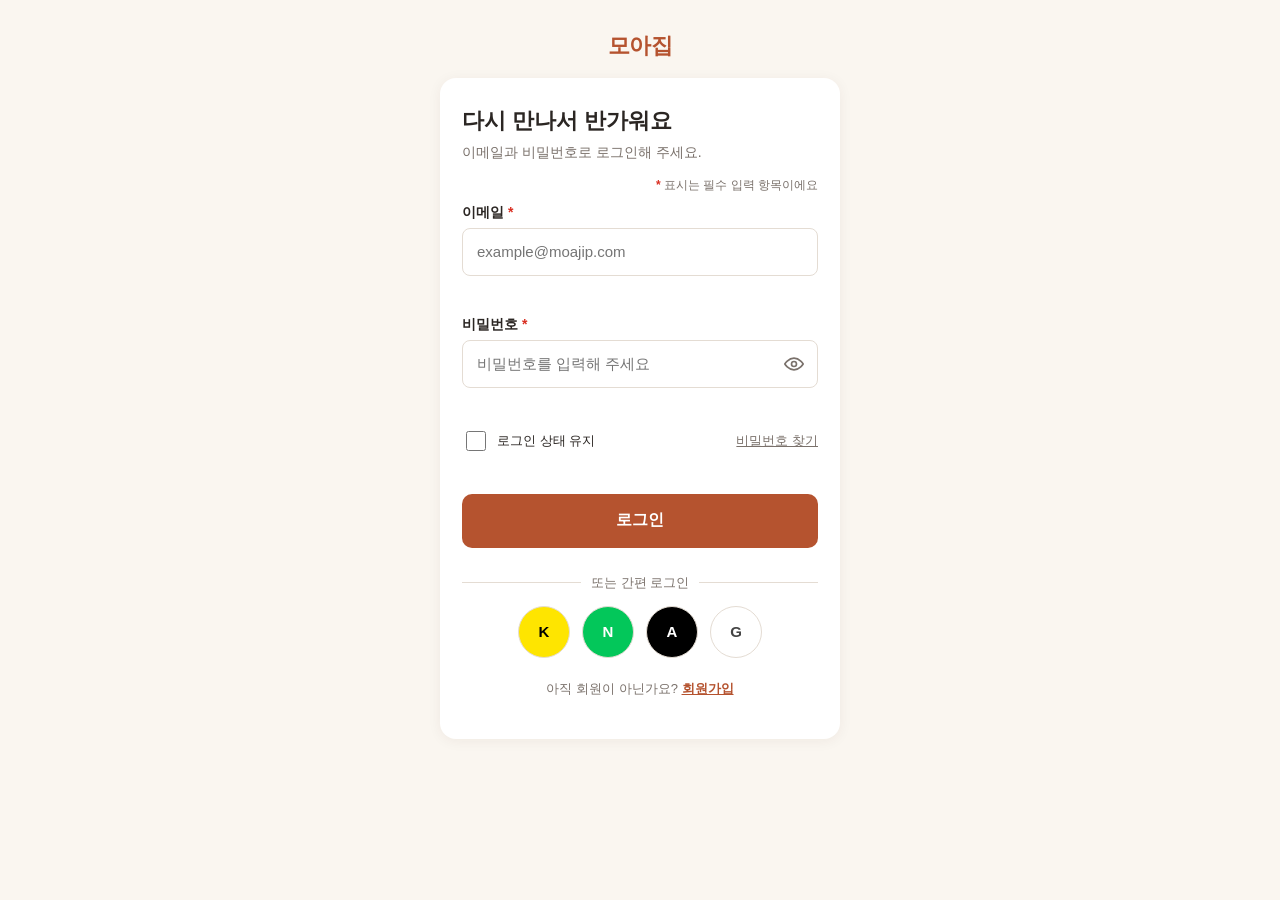
==== login.html @ 085b6677 "Add start screen (email vs social) and login page; move social sign-up out of consent step Co-Author" ====
<!doctype html>
<html lang="ko">
<head>
<meta charset="utf-8">
<meta name="viewport" content="width=device-width, initial-scale=1">
<title>모아집 로그인</title>
<!-- 디자인 시스템 토큰 -->
<link rel="stylesheet" href="css/tokens/colors.css">
<link rel="stylesheet" href="css/tokens/typography.css">
<link rel="stylesheet" href="css/tokens/spacing.css">
<link rel="stylesheet" href="css/tokens/radius.css">
<link rel="stylesheet" href="css/tokens/effects.css">
<link rel="stylesheet" href="css/tokens/sizes.css">
<!-- 컴포넌트 스타일 -->
<link rel="stylesheet" href="css/style.css">
</head>
<body>
<main class="wrap">
  <div class="top">
    <span class="top-spacer"></span>
    <span class="logo">모아집</span>
    <span class="top-spacer"></span>
  </div>

  <div class="card">
    <!-- 로그인 -->
    <section id="login">
      <h1>다시 만나서 반가워요</h1>
      <p class="lead">이메일과 비밀번호로 로그인해 주세요.</p>
      <p class="req-note"><b>*</b> 표시는 필수 입력 항목이에요</p>
      <form id="form" novalidate>
        <div class="field" data-name="email">
          <label class="lb" for="email">이메일 <span class="req">*</span></label>
          <div class="input"><input id="email" type="email" autocomplete="email" placeholder="example@moajip.com"></div>
          <p class="msg" aria-live="polite"></p>
        </div>
        <div class="field" data-name="pw">
          <label class="lb" for="pw">비밀번호 <span class="req">*</span></label>
          <div class="input">
            <input id="pw" type="password" autocomplete="current-password" placeholder="비밀번호를 입력해 주세요">
            <button type="button" class="eye" data-target="pw" aria-label="비밀번호 보기" aria-pressed="false"></button>
          </div>
          <p class="msg" aria-live="polite"></p>
        </div>
        <div class="opts">
          <label><input type="checkbox" id="keep"> 로그인 상태 유지</label>
          <a class="link" href="#">비밀번호 찾기</a>
        </div>
        <p class="alert" id="alert" role="alert"></p>
        <button class="cta" type="submit">로그인</button>
      </form>

      <div class="divider">또는 간편 로그인</div>
      <div class="social">
        <button class="kakao" aria-label="카카오로 로그인">K</button>
        <button class="naver" aria-label="네이버로 로그인">N</button>
        <button class="apple" aria-label="애플로 로그인">A</button>
        <button class="google" aria-label="구글로 로그인">G</button>
      </div>
      <p class="login">아직 회원이 아닌가요? <a href="index.html">회원가입</a></p>
    </section>

    <!-- 로그인 완료 -->
    <section id="ok" hidden>
      <div class="done-box">
        <div class="badge"><svg viewBox="0 0 24 24" fill="none" stroke="currentColor" stroke-width="3" stroke-linecap="round" stroke-linejoin="round"><path d="M5 12.5l4.5 4.5L19 7.5"/></svg></div>
        <h1>로그인됐어요</h1>
        <p class="lead">모아집에서 마음에 드는 공간을 찾아보세요.</p>
        <button class="cta" type="button" onclick="location.reload()">쇼핑 시작하기</button>
      </div>
    </section>
  </div>
</main>

<script src="js/common.js"></script>
<script src="js/login.js"></script>
</body>
</html>
---- css/tokens/colors.css ----
/* ==========================================================
   색상 토큰 — 글자색 · 배경색 · 테두리색
   1) 팔레트(원색 값)  2) 용도별(시맨틱) 색상
   색을 바꿀 때는 팔레트 값만 고치면 전체에 반영돼요.
   ========================================================== */
:root{
  /* 1) 팔레트 */
  --palette-terracotta-500:#B5532F;
  --palette-terracotta-600:#984323;
  --palette-terracotta-50:#FBEFE8;
  --palette-warm-900:#2B2623;
  --palette-warm-500:#7A716B;
  --palette-warm-200:#E4DCD3;
  --palette-warm-300:#D9CFC6;
  --palette-warm-50:#FAF6F0;
  --palette-white:#FFFFFF;
  --palette-red-600:#D92D20;
  --palette-green-700:#2E7D4F;
  --palette-gray-700:#444444;
  --palette-black:#000000;
  --palette-kakao:#FEE500;
  --palette-naver:#03C75A;

  /* 2-1) 글자색 */
  --color-text-primary:var(--palette-warm-900);
  --color-text-secondary:var(--palette-warm-500);
  --color-text-brand:var(--palette-terracotta-500);
  --color-text-error:var(--palette-red-600);
  --color-text-success:var(--palette-green-700);
  --color-text-inverse:var(--palette-white);
  --color-text-social-google:var(--palette-gray-700);

  /* 2-2) 배경색 */
  --color-bg-page:var(--palette-warm-50);
  --color-bg-surface:var(--palette-white);
  --color-bg-brand-subtle:var(--palette-terracotta-50);
  --color-bg-brand:var(--palette-terracotta-500);
  --color-bg-brand-hover:var(--palette-terracotta-600);
  --color-bg-disabled:var(--palette-warm-300);
  --color-bg-social-kakao:var(--palette-kakao);
  --color-bg-social-naver:var(--palette-naver);
  --color-bg-social-apple:var(--palette-black);
  --color-bg-social-google:var(--palette-white);

  /* 2-3) 테두리색 */
  --color-border-default:var(--palette-warm-200);
  --color-border-brand:var(--palette-terracotta-500);
  --color-border-error:var(--palette-red-600);
  --color-border-success:var(--palette-green-700);
}
---- css/tokens/typography.css ----
/* ==========================================================
   타이포그래피 토큰 — 글꼴 · 크기 · 굵기 · 줄 간격 · 자간
   ========================================================== */
:root{
  --font-family-base:-apple-system,"Apple SD Gothic Neo","Noto Sans KR",sans-serif;

  --font-size-12:12px;
  --font-size-13:13px;
  --font-size-14:14px;
  --font-size-15:15px;
  --font-size-16:16px;
  --font-size-18:18px;
  --font-size-22:22px;

  --font-weight-regular:400;
  --font-weight-semibold:600;
  --font-weight-bold:700;
  --font-weight-extrabold:800;

  --line-height-title:1.35;
  --line-height-body:1.5;

  --letter-spacing-logo:-.5px;
}
---- css/tokens/spacing.css ----
/* ==========================================================
   간격 토큰 — padding · margin · gap (이름 = px 값)
   ========================================================== */
:root{
  --space-2:2px;
  --space-6:6px;
  --space-8:8px;
  --space-10:10px;
  --space-12:12px;
  --space-14:14px;
  --space-16:16px;
  --space-18:18px;
  --space-20:20px;
  --space-22:22px;
  --space-26:26px;
  --space-28:28px;
  --space-56:56px;
}
---- css/tokens/radius.css ----
/* ==========================================================
   모서리 둥글기 토큰
   ========================================================== */
:root{
  --radius-xs:2px;
  --radius-sm:8px;
  --radius-md:10px;
  --radius-lg:16px;
  --radius-full:50%;
}
---- css/tokens/effects.css ----
/* ==========================================================
   효과 토큰 — 그림자 · 포커스 링
   ========================================================== */
:root{
  --shadow-card:0 2px 14px rgba(60,40,20,.06);
  --focus-ring:0 0 0 3px rgba(181,83,47,.15);
}
---- css/tokens/sizes.css ----
/* ==========================================================
   크기 토큰 — 컨트롤 높이 · 아이콘 · 레이아웃 폭
   ========================================================== */
:root{
  --size-layout-max:440px;
  --size-header:36px;
  --size-back-width:44px;
  --size-stepper-bar:4px;
  --size-chip-height:42px;
  --size-input-height:48px;
  --size-cta-height:54px;
  --size-checkbox:20px;
  --size-icon-button:36px;
  --size-icon:20px;
  --size-input-padding-end:46px;
  --size-social:52px;
  --size-badge:64px;
  --size-badge-icon:30px;
  --size-hairline:1px;
}
---- css/style.css ----
/* 레이아웃·컴포넌트 스타일 — 값은 모두 css/tokens/ 의 변수를 사용해요 */
*{box-sizing:border-box}
body{margin:0;font-family:var(--font-family-base);color:var(--color-text-primary);background:var(--color-bg-page)}
.wrap{max-width:var(--size-layout-max);margin:0 auto;padding:var(--space-28) var(--space-20) var(--space-56);min-height:100vh}
.top{display:flex;align-items:center;justify-content:space-between;height:var(--size-header)}
.top-spacer{width:var(--size-back-width)}
.logo{font-size:var(--font-size-22);font-weight:var(--font-weight-extrabold);color:var(--color-text-brand);letter-spacing:var(--letter-spacing-logo)}
.back{border:0;background:none;font-size:var(--font-size-14);color:var(--color-text-secondary);cursor:pointer;padding:var(--space-6) 0;width:var(--size-back-width);text-align:left}
.back[hidden]{visibility:hidden;display:block}
.steps{display:flex;gap:var(--space-6);margin:var(--space-22) 0 var(--space-6);list-style:none;padding:0}
.steps li{flex:1;font-size:var(--font-size-12);color:var(--color-text-secondary)}
.steps li::before{content:"";display:block;height:var(--size-stepper-bar);border-radius:var(--radius-xs);background:var(--color-border-default);margin-bottom:var(--space-6)}
.steps li.on{color:var(--color-text-brand);font-weight:var(--font-weight-bold)}
.steps li.on::before,.steps li.done::before{background:var(--color-bg-brand)}
.steps li.done{color:var(--color-text-primary)}
.card{background:var(--color-bg-surface);border-radius:var(--radius-lg);padding:var(--space-28) var(--space-22);margin-top:var(--space-14);box-shadow:var(--shadow-card)}
h1{font-size:var(--font-size-22);line-height:var(--line-height-title);margin:0 0 var(--space-6)}
.lead{margin:0 0 var(--space-22);color:var(--color-text-secondary);font-size:var(--font-size-14);line-height:var(--line-height-body)}
section[hidden]{display:none}
.quick{display:flex;gap:var(--space-8);margin-bottom:var(--space-12)}
.chip{flex:1;height:var(--size-chip-height);border-radius:var(--radius-sm);border:var(--size-hairline) solid var(--color-border-default);background:var(--color-bg-surface);font-size:var(--font-size-14);font-weight:var(--font-weight-semibold);color:var(--color-text-primary);cursor:pointer}
.chip.primary{background:var(--color-bg-brand-subtle);border-color:var(--color-border-brand);color:var(--color-text-brand)}
.chip:hover{border-color:var(--color-border-brand)}
.terms{border:var(--size-hairline) solid var(--color-border-default);border-radius:var(--radius-md);padding:var(--space-2) var(--space-14)}
.t{display:flex;align-items:center;gap:var(--space-10);padding:var(--space-12) 0;font-size:var(--font-size-14);cursor:pointer}
.t input{width:var(--size-checkbox);height:var(--size-checkbox);accent-color:var(--color-bg-brand);flex:none}
.t.all{font-weight:var(--font-weight-bold);border-bottom:var(--size-hairline) solid var(--color-border-default);padding:var(--space-14) 0;font-size:var(--font-size-15)}
.tag{margin-left:auto;font-size:var(--font-size-12);color:var(--color-text-secondary)}
.tag.must{color:var(--color-text-brand);font-weight:var(--font-weight-bold)}
.view{font-size:var(--font-size-12);color:var(--color-text-secondary);text-decoration:underline;margin-left:var(--space-6)}
.req-note{font-size:var(--font-size-12);color:var(--color-text-secondary);text-align:right;margin:calc(var(--space-8) * -1) 0 var(--space-10)}
.req,.req-note b{color:var(--color-text-error)}
.field{margin-bottom:var(--space-16)}
label.lb{display:block;font-size:var(--font-size-14);font-weight:var(--font-weight-bold);margin-bottom:var(--space-6)}
.row{display:flex;gap:var(--space-8)}
.input{position:relative;flex:1}
input[type=text],input[type=email],input[type=password]{width:100%;height:var(--size-input-height);padding:0 var(--size-input-padding-end) 0 var(--space-14);border:var(--size-hairline) solid var(--color-border-default);border-radius:var(--radius-sm);font-size:var(--font-size-15);outline:none;background:var(--color-bg-surface);color:var(--color-text-primary)}
input:focus{border-color:var(--color-border-brand);box-shadow:var(--focus-ring)}
.field.invalid input{border-color:var(--color-border-error)}
.field.valid input{border-color:var(--color-border-success)}
.eye{position:absolute;right:var(--space-6);top:50%;transform:translateY(-50%);width:var(--size-icon-button);height:var(--size-icon-button);border:0;background:none;cursor:pointer;color:var(--color-text-secondary);display:grid;place-items:center}
.eye svg{width:var(--size-icon);height:var(--size-icon)}
.msg{min-height:var(--space-18);margin:var(--space-6) var(--space-2) 0;font-size:var(--font-size-12);color:var(--color-text-secondary)}
.field.invalid .msg{color:var(--color-text-error)}
.field.valid .msg{color:var(--color-text-success)}
.btn-sub{height:var(--size-input-height);padding:0 var(--space-14);border:var(--size-hairline) solid var(--color-border-brand);color:var(--color-text-brand);background:var(--color-bg-surface);border-radius:var(--radius-sm);font-weight:var(--font-weight-bold);cursor:pointer;white-space:nowrap}
.cta{width:100%;height:var(--size-cta-height);margin-top:var(--space-8);border:0;border-radius:var(--radius-md);background:var(--color-bg-brand);color:var(--color-text-inverse);font-size:var(--font-size-16);font-weight:var(--font-weight-bold);cursor:pointer}
.cta:hover:not(:disabled){background:var(--color-bg-brand-hover)}
.cta:disabled{background:var(--color-bg-disabled);cursor:not-allowed}
.hint{font-size:var(--font-size-12);color:var(--color-text-secondary);text-align:center;margin:var(--space-8) 0 0;min-height:var(--space-18)}
.divider{display:flex;align-items:center;gap:var(--space-10);color:var(--color-text-secondary);font-size:var(--font-size-13);margin:var(--space-26) 0 var(--space-14)}
.divider::before,.divider::after{content:"";flex:1;height:var(--size-hairline);background:var(--color-border-default)}
.social{display:flex;justify-content:center;gap:var(--space-12)}
.social button{width:var(--size-social);height:var(--size-social);border-radius:var(--radius-full);border:var(--size-hairline) solid var(--color-border-default);cursor:pointer;font-weight:var(--font-weight-extrabold);font-size:var(--font-size-15)}
.kakao{background:var(--color-bg-social-kakao)}
.naver{background:var(--color-bg-social-naver);color:var(--color-text-inverse)}
.apple{background:var(--color-bg-social-apple);color:var(--color-text-inverse)}
.google{background:var(--color-bg-social-google);color:var(--color-text-social-google)}
.login{text-align:center;font-size:var(--font-size-13);color:var(--color-text-secondary);margin-top:var(--space-22)}
.login a{color:var(--color-text-brand);font-weight:var(--font-weight-bold)}
.done-box{text-align:center;padding:var(--space-12) 0}
.badge{width:var(--size-badge);height:var(--size-badge);border-radius:var(--radius-full);background:var(--color-bg-brand-subtle);color:var(--color-text-brand);display:grid;place-items:center;margin:0 auto var(--space-16)}
.badge svg{width:var(--size-badge-icon);height:var(--size-badge-icon)}
.coupon{margin:var(--space-18) 0;border:var(--size-hairline) dashed var(--color-border-brand);border-radius:var(--radius-md);padding:var(--space-14);background:var(--color-bg-brand-subtle);font-size:var(--font-size-14)}
.coupon b{color:var(--color-text-brand);font-size:var(--font-size-18);display:block;margin-top:var(--space-2)}
.steps[hidden]{display:none}
.benefit{margin:0 0 var(--space-16);padding:var(--space-14);border:var(--size-hairline) dashed var(--color-border-brand);border-radius:var(--radius-md);background:var(--color-bg-brand-subtle);font-size:var(--font-size-14);text-align:center}
.benefit b{color:var(--color-text-brand);font-size:var(--font-size-18);margin-left:var(--space-6)}
.opts{display:flex;justify-content:space-between;align-items:center;margin:0 0 var(--space-8);font-size:var(--font-size-13)}
.opts label{display:flex;align-items:center;gap:var(--space-8);cursor:pointer}
.opts input{width:var(--size-checkbox);height:var(--size-checkbox);accent-color:var(--color-bg-brand)}
.link{color:var(--color-text-secondary);text-decoration:underline;font-size:var(--font-size-13)}
.alert{min-height:var(--space-18);margin:0 var(--space-2) var(--space-6);font-size:var(--font-size-12);color:var(--color-text-error)}
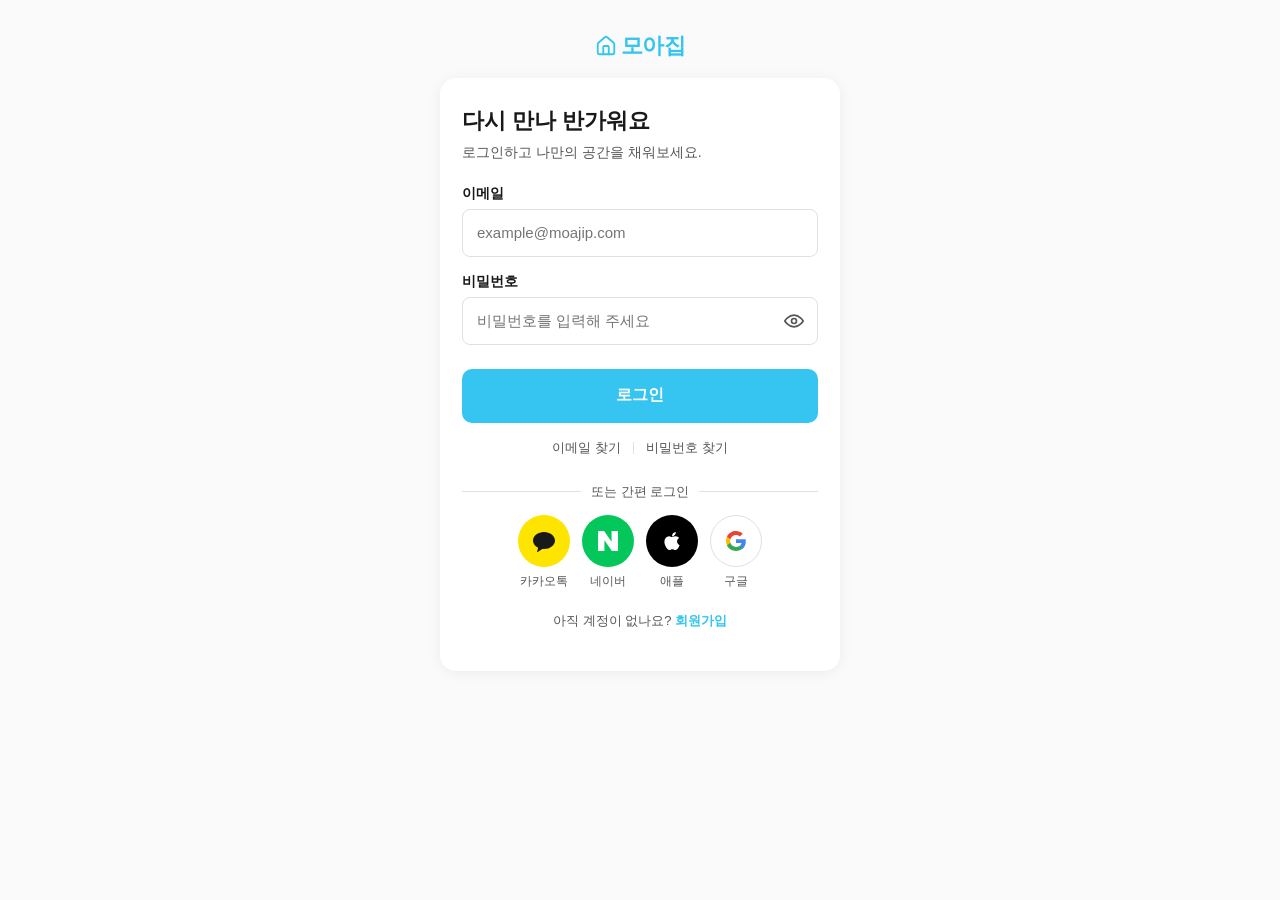
==== commit 8941a07f: "피그마 v2 디자인에 맞춰 코드 동기화 - 로고: 모든 페이지 "모아집" 앞에 집 아이콘(Lucide house) 추가 - 로그인: 제목·안내 문구 변경, 필수 표시·로그인 상태 " ====
--- a/login.html
+++ b/login.html
@@ -18,46 +18,42 @@
 <main class="wrap">
   <div class="top">
     <span class="top-spacer"></span>
-    <span class="logo">모아집</span>
+    <span class="logo"><svg viewBox="0 0 24 24" fill="none" stroke="currentColor" stroke-width="2" stroke-linecap="round" stroke-linejoin="round" aria-hidden="true"><path d="M15 21v-8a1 1 0 0 0-1-1h-4a1 1 0 0 0-1 1v8"/><path d="M3 10a2 2 0 0 1 .709-1.528l7-5.999a2 2 0 0 1 2.582 0l7 5.999A2 2 0 0 1 21 10v9a2 2 0 0 1-2 2H5a2 2 0 0 1-2-2z"/></svg>모아집</span>
     <span class="top-spacer"></span>
   </div>
 
   <div class="card">
     <!-- 로그인 -->
     <section id="login">
-      <h1>다시 만나서 반가워요</h1>
-      <p class="lead">이메일과 비밀번호로 로그인해 주세요.</p>
-      <p class="req-note"><b>*</b> 표시는 필수 입력 항목이에요</p>
-      <form id="form" novalidate>
+      <h1>다시 만나 반가워요</h1>
+      <p class="lead">로그인하고 나만의 공간을 채워보세요.</p>
+      <form id="form" class="login-form" novalidate>
         <div class="field" data-name="email">
-          <label class="lb" for="email">이메일 <span class="req">*</span></label>
+          <label class="lb" for="email">이메일</label>
           <div class="input"><input id="email" type="email" autocomplete="email" placeholder="example@moajip.com"></div>
           <p class="msg" aria-live="polite"></p>
         </div>
         <div class="field" data-name="pw">
-          <label class="lb" for="pw">비밀번호 <span class="req">*</span></label>
+          <label class="lb" for="pw">비밀번호</label>
           <div class="input">
             <input id="pw" type="password" autocomplete="current-password" placeholder="비밀번호를 입력해 주세요">
             <button type="button" class="eye" data-target="pw" aria-label="비밀번호 보기" aria-pressed="false"></button>
           </div>
           <p class="msg" aria-live="polite"></p>
         </div>
-        <div class="opts">
-          <label><input type="checkbox" id="keep"> 로그인 상태 유지</label>
-          <a class="link" href="#">비밀번호 찾기</a>
-        </div>
         <p class="alert" id="alert" role="alert"></p>
         <button class="cta" type="submit">로그인</button>
       </form>
+      <div class="find-links"><a href="#">이메일 찾기</a><span class="bar" aria-hidden="true"></span><a href="#">비밀번호 찾기</a></div>
 
       <div class="divider">또는 간편 로그인</div>
-      <div class="social">
-        <button class="kakao" aria-label="카카오로 로그인">K</button>
-        <button class="naver" aria-label="네이버로 로그인">N</button>
-        <button class="apple" aria-label="애플로 로그인">A</button>
-        <button class="google" aria-label="구글로 로그인">G</button>
+      <div class="sns">
+        <button type="button" class="sns-item" aria-label="카카오톡로 로그인"><span class="sns-icon kakao"><svg width="26" height="24" viewBox="0 0 26 24" fill="none" aria-hidden="true"><path d="M13 3.00043C6.92366 3.00043 1.99939 6.82573 1.99939 11.5441C1.99939 14.5964 4.0565 17.2746 7.15267 18.7837L6.10561 22.634C6.01261 22.975 6.40163 23.2461 6.69965 23.048L11.2869 20.0038C11.8469 20.0738 12.419 20.1098 13 20.1098C19.0753 20.1098 24.0006 16.2845 24.0006 11.5651C24.0006 6.82573 19.0753 3.00043 13 3.00043Z" fill="#191919"/></svg></span>카카오톡</button>
+        <button type="button" class="sns-item" aria-label="네이버로 로그인"><span class="sns-icon naver"><svg width="20" height="20" viewBox="0 0 20 20" fill="none" aria-hidden="true"><path d="M13.5603 0V10.7037L6.13642 0H0V19.9992H6.43891V9.29546L13.8628 19.9992H19.9992V0H13.5603Z" fill="#FFFFFF"/></svg></span>네이버</button>
+        <button type="button" class="sns-item" aria-label="애플로 로그인"><span class="sns-icon apple"><svg width="24" height="26" viewBox="0 0 24 26" fill="none" aria-hidden="true"><path d="M17.0517 21.2789C16.0717 22.2289 15.0016 22.0789 13.9716 21.6289C12.8816 21.1689 11.8815 21.1489 10.7315 21.6289C9.29144 22.2489 8.53141 22.0689 7.67138 21.2789C2.7912 16.2489 3.51123 8.58881 9.05143 8.30881C10.4015 8.37881 11.3415 9.04882 12.1315 9.10882C13.3116 8.86881 14.4416 8.17881 15.7017 8.26881C17.2117 8.38881 18.3518 8.98881 19.1018 10.0688C15.9817 11.9388 16.7217 16.0489 19.5818 17.1989C19.0118 18.6989 18.2718 20.1889 17.0417 21.2889L17.0517 21.2789ZM12.0315 8.24881C11.8815 6.01879 13.6916 4.17878 15.7717 3.99878C16.0617 6.5788 13.4316 8.49881 12.0315 8.24881Z" fill="#FFFFFF"/></svg></span>애플</button>
+        <button type="button" class="sns-item" aria-label="구글로 로그인"><span class="sns-icon google"><svg width="24" height="24" viewBox="0 0 24 24" fill="none" aria-hidden="true"><path d="M21.8069 12.2312C21.8069 11.5511 21.7469 10.9011 21.6319 10.271H12.0016V13.9813H17.5018C17.3887 14.6077 17.1495 15.2046 16.7989 15.7358C16.4482 16.2671 15.9933 16.7215 15.4617 17.0716V19.6418H18.7668C20.7019 17.8617 21.8069 15.2364 21.8069 12.2312Z" fill="#4285F4"/><path d="M12.0008 22.0031C14.7012 22.0031 16.9665 21.108 18.6217 19.5777L15.3162 17.0074C14.4011 17.6224 13.231 17.9925 12.0008 17.9925C9.39045 17.9925 7.17016 16.2322 6.37505 13.8619H2.95959V16.5123C3.80272 18.1812 5.09678 19.5803 6.69489 20.5508C8.29301 21.5214 10.1312 22.0245 12.0008 22.0031Z" fill="#34A853"/><path d="M6.37525 13.8617C6.17281 13.2621 6.06648 12.6344 6.06021 12.0016C6.06021 11.3566 6.17023 10.7315 6.37525 10.1415V7.49139H2.95982C2.29277 8.89948 1.96399 10.4439 1.9997 12.0016C1.9997 13.6167 2.38475 15.1467 2.95982 16.5118L6.37525 13.8617Z" fill="#FBBC05"/><path d="M12.0018 6.01071C13.4722 6.01071 14.7875 6.51579 15.8278 7.50594L18.6985 4.6355C16.8923 2.92222 14.4913 1.97732 12.0018 2.00011C10.132 1.97871 8.29362 2.48184 6.69532 3.45239C5.09702 4.42295 3.80282 5.82206 2.95959 7.49094L6.37544 10.1413C7.17064 7.77098 9.39119 6.01071 12.0018 6.01071Z" fill="#EA4335"/></svg></span>구글</button>
       </div>
-      <p class="login">아직 회원이 아닌가요? <a href="index.html">회원가입</a></p>
+      <p class="login">아직 계정이 없나요? <a href="index.html">회원가입</a></p>
     </section>
 
     <!-- 로그인 완료 -->
--- a/css/tokens/colors.css
+++ b/css/tokens/colors.css
@@ -5,25 +5,27 @@
    ========================================================== */
 :root{
   /* 1) 팔레트 */
-  --palette-terracotta-500:#B5532F;
-  --palette-terracotta-600:#984323;
-  --palette-terracotta-50:#FBEFE8;
-  --palette-warm-900:#2B2623;
-  --palette-warm-500:#7A716B;
-  --palette-warm-200:#E4DCD3;
-  --palette-warm-300:#D9CFC6;
-  --palette-warm-50:#FAF6F0;
+  --palette-terracotta-500:#35C5F0;
+  --palette-terracotta-600:#25A8D2;
+  --palette-terracotta-50:#E0F6FE;
+  --palette-warm-900:#191919;
+  --palette-warm-500:#555555;
+  --palette-warm-200:#E0E0E0;
+  --palette-warm-300:#C7C7C7;
+  --palette-warm-50:#FAFAFA;
   --palette-white:#FFFFFF;
-  --palette-red-600:#D92D20;
-  --palette-green-700:#2E7D4F;
+  --palette-red-600:#FF3838;
+  --palette-green-700:#1AAD5C;
   --palette-gray-700:#444444;
   --palette-black:#000000;
   --palette-kakao:#FEE500;
   --palette-naver:#03C75A;
+  --palette-warm-400:#888888;
 
   /* 2-1) 글자색 */
   --color-text-primary:var(--palette-warm-900);
   --color-text-secondary:var(--palette-warm-500);
+  --color-text-tertiary:var(--palette-warm-400);
   --color-text-brand:var(--palette-terracotta-500);
   --color-text-error:var(--palette-red-600);
   --color-text-success:var(--palette-green-700);
--- a/css/tokens/spacing.css
+++ b/css/tokens/spacing.css
@@ -3,6 +3,7 @@
    ========================================================== */
 :root{
   --space-2:2px;
+  --space-4:4px;
   --space-6:6px;
   --space-8:8px;
   --space-10:10px;
--- a/css/tokens/effects.css
+++ b/css/tokens/effects.css
@@ -2,6 +2,6 @@
    효과 토큰 — 그림자 · 포커스 링
    ========================================================== */
 :root{
-  --shadow-card:0 2px 14px rgba(60,40,20,.06);
-  --focus-ring:0 0 0 3px rgba(181,83,47,.15);
+  --shadow-card:0 2px 14px rgba(0,0,0,.06);
+  --focus-ring:0 0 0 3px rgba(53,197,240,.15);
 }
--- a/css/tokens/sizes.css
+++ b/css/tokens/sizes.css
@@ -14,6 +14,7 @@
   --size-icon:20px;
   --size-input-padding-end:46px;
   --size-social:52px;
+  --size-logo-icon:22px;
   --size-badge:64px;
   --size-badge-icon:30px;
   --size-hairline:1px;
--- a/css/style.css
+++ b/css/style.css
@@ -4,7 +4,8 @@
 .wrap{max-width:var(--size-layout-max);margin:0 auto;padding:var(--space-28) var(--space-20) var(--space-56);min-height:100vh}
 .top{display:flex;align-items:center;justify-content:space-between;height:var(--size-header)}
 .top-spacer{width:var(--size-back-width)}
-.logo{font-size:var(--font-size-22);font-weight:var(--font-weight-extrabold);color:var(--color-text-brand);letter-spacing:var(--letter-spacing-logo)}
+.logo{display:inline-flex;align-items:center;gap:var(--space-4);font-size:var(--font-size-22);font-weight:var(--font-weight-extrabold);color:var(--color-text-brand);letter-spacing:var(--letter-spacing-logo)}
+.logo svg{width:var(--size-logo-icon);height:var(--size-logo-icon);flex:none}
 .back{border:0;background:none;font-size:var(--font-size-14);color:var(--color-text-secondary);cursor:pointer;padding:var(--space-6) 0;width:var(--size-back-width);text-align:left}
 .back[hidden]{visibility:hidden;display:block}
 .steps{display:flex;gap:var(--space-6);margin:var(--space-22) 0 var(--space-6);list-style:none;padding:0}
@@ -17,7 +18,6 @@
 h1{font-size:var(--font-size-22);line-height:var(--line-height-title);margin:0 0 var(--space-6)}
 .lead{margin:0 0 var(--space-22);color:var(--color-text-secondary);font-size:var(--font-size-14);line-height:var(--line-height-body)}
 section[hidden]{display:none}
-.quick{display:flex;gap:var(--space-8);margin-bottom:var(--space-12)}
 .chip{flex:1;height:var(--size-chip-height);border-radius:var(--radius-sm);border:var(--size-hairline) solid var(--color-border-default);background:var(--color-bg-surface);font-size:var(--font-size-14);font-weight:var(--font-weight-semibold);color:var(--color-text-primary);cursor:pointer}
 .chip.primary{background:var(--color-bg-brand-subtle);border-color:var(--color-border-brand);color:var(--color-text-brand)}
 .chip:hover{border-color:var(--color-border-brand)}
@@ -25,9 +25,13 @@
 .t{display:flex;align-items:center;gap:var(--space-10);padding:var(--space-12) 0;font-size:var(--font-size-14);cursor:pointer}
 .t input{width:var(--size-checkbox);height:var(--size-checkbox);accent-color:var(--color-bg-brand);flex:none}
 .t.all{font-weight:var(--font-weight-bold);border-bottom:var(--size-hairline) solid var(--color-border-default);padding:var(--space-14) 0;font-size:var(--font-size-15)}
-.tag{margin-left:auto;font-size:var(--font-size-12);color:var(--color-text-secondary)}
+.all-row{border-bottom:var(--size-hairline) solid var(--color-border-default)}
+.all-row .t.all{border-bottom:0;padding:var(--space-12) 0 var(--space-6)}
+.all-row .t.all + .t.all{padding:var(--space-6) 0 var(--space-12)}
+.terms-reset{display:block;margin:var(--space-10) 0 var(--space-2) auto;padding:var(--space-2) 0;border:0;background:none;font-size:var(--font-size-13);font-weight:var(--font-weight-bold);color:var(--color-text-primary);text-decoration:underline;cursor:pointer}
+.tag{margin-left:calc(var(--space-6) - var(--space-10));font-size:var(--font-size-12);color:var(--color-text-tertiary)}
 .tag.must{color:var(--color-text-brand);font-weight:var(--font-weight-bold)}
-.view{font-size:var(--font-size-12);color:var(--color-text-secondary);text-decoration:underline;margin-left:var(--space-6)}
+.view{font-size:var(--font-size-12);color:var(--color-text-tertiary);text-decoration:underline;margin-left:auto}
 .req-note{font-size:var(--font-size-12);color:var(--color-text-secondary);text-align:right;margin:calc(var(--space-8) * -1) 0 var(--space-10)}
 .req,.req-note b{color:var(--color-text-error)}
 .field{margin-bottom:var(--space-16)}
@@ -44,6 +48,9 @@
 .field.invalid .msg{color:var(--color-text-error)}
 .field.valid .msg{color:var(--color-text-success)}
 .btn-sub{height:var(--size-input-height);padding:0 var(--space-14);border:var(--size-hairline) solid var(--color-border-brand);color:var(--color-text-brand);background:var(--color-bg-surface);border-radius:var(--radius-sm);font-weight:var(--font-weight-bold);cursor:pointer;white-space:nowrap}
+.lb-row{display:flex;align-items:center;justify-content:space-between;margin-bottom:var(--space-6)}
+.lb-row label.lb{margin-bottom:0}
+.btn-text{border:0;background:none;padding:0;font-size:var(--font-size-12);font-weight:var(--font-weight-bold);color:var(--color-text-brand);text-decoration:underline;cursor:pointer}
 .cta{width:100%;height:var(--size-cta-height);margin-top:var(--space-8);border:0;border-radius:var(--radius-md);background:var(--color-bg-brand);color:var(--color-text-inverse);font-size:var(--font-size-16);font-weight:var(--font-weight-bold);cursor:pointer}
 .cta:hover:not(:disabled){background:var(--color-bg-brand-hover)}
 .cta:disabled{background:var(--color-bg-disabled);cursor:not-allowed}
@@ -57,7 +64,7 @@
 .apple{background:var(--color-bg-social-apple);color:var(--color-text-inverse)}
 .google{background:var(--color-bg-social-google);color:var(--color-text-social-google)}
 .login{text-align:center;font-size:var(--font-size-13);color:var(--color-text-secondary);margin-top:var(--space-22)}
-.login a{color:var(--color-text-brand);font-weight:var(--font-weight-bold)}
+.login a{color:var(--color-text-brand);font-weight:var(--font-weight-bold);text-decoration:none}
 .done-box{text-align:center;padding:var(--space-12) 0}
 .badge{width:var(--size-badge);height:var(--size-badge);border-radius:var(--radius-full);background:var(--color-bg-brand-subtle);color:var(--color-text-brand);display:grid;place-items:center;margin:0 auto var(--space-16)}
 .badge svg{width:var(--size-badge-icon);height:var(--size-badge-icon)}
@@ -66,8 +73,14 @@
 .steps[hidden]{display:none}
 .benefit{margin:0 0 var(--space-16);padding:var(--space-14);border:var(--size-hairline) dashed var(--color-border-brand);border-radius:var(--radius-md);background:var(--color-bg-brand-subtle);font-size:var(--font-size-14);text-align:center}
 .benefit b{color:var(--color-text-brand);font-size:var(--font-size-18);margin-left:var(--space-6)}
-.opts{display:flex;justify-content:space-between;align-items:center;margin:0 0 var(--space-8);font-size:var(--font-size-13)}
-.opts label{display:flex;align-items:center;gap:var(--space-8);cursor:pointer}
-.opts input{width:var(--size-checkbox);height:var(--size-checkbox);accent-color:var(--color-bg-brand)}
 .link{color:var(--color-text-secondary);text-decoration:underline;font-size:var(--font-size-13)}
 .alert{min-height:var(--space-18);margin:0 var(--space-2) var(--space-6);font-size:var(--font-size-12);color:var(--color-text-error)}
+/* 로그인: 계정 찾기 · 이름이 붙은 소셜 버튼 */
+.login-form .msg:empty,.login-form .alert:empty{display:none}
+.find-links{display:flex;justify-content:center;align-items:center;gap:var(--space-12);margin-top:var(--space-16);font-size:var(--font-size-13)}
+.find-links a{color:var(--color-text-secondary);text-decoration:none}
+.find-links .bar{width:var(--size-hairline);height:var(--space-12);background:var(--color-border-default)}
+.sns{display:flex;justify-content:center;gap:var(--space-12)}
+.sns-item{display:flex;flex-direction:column;align-items:center;gap:var(--space-6);width:var(--size-social);padding:0;border:0;background:none;font-family:inherit;font-size:var(--font-size-12);color:var(--color-text-secondary);cursor:pointer}
+.sns-icon{width:var(--size-social);height:var(--size-social);border-radius:var(--radius-full);display:grid;place-items:center}
+.sns-icon.google{border:var(--size-hairline) solid var(--color-border-default)}
